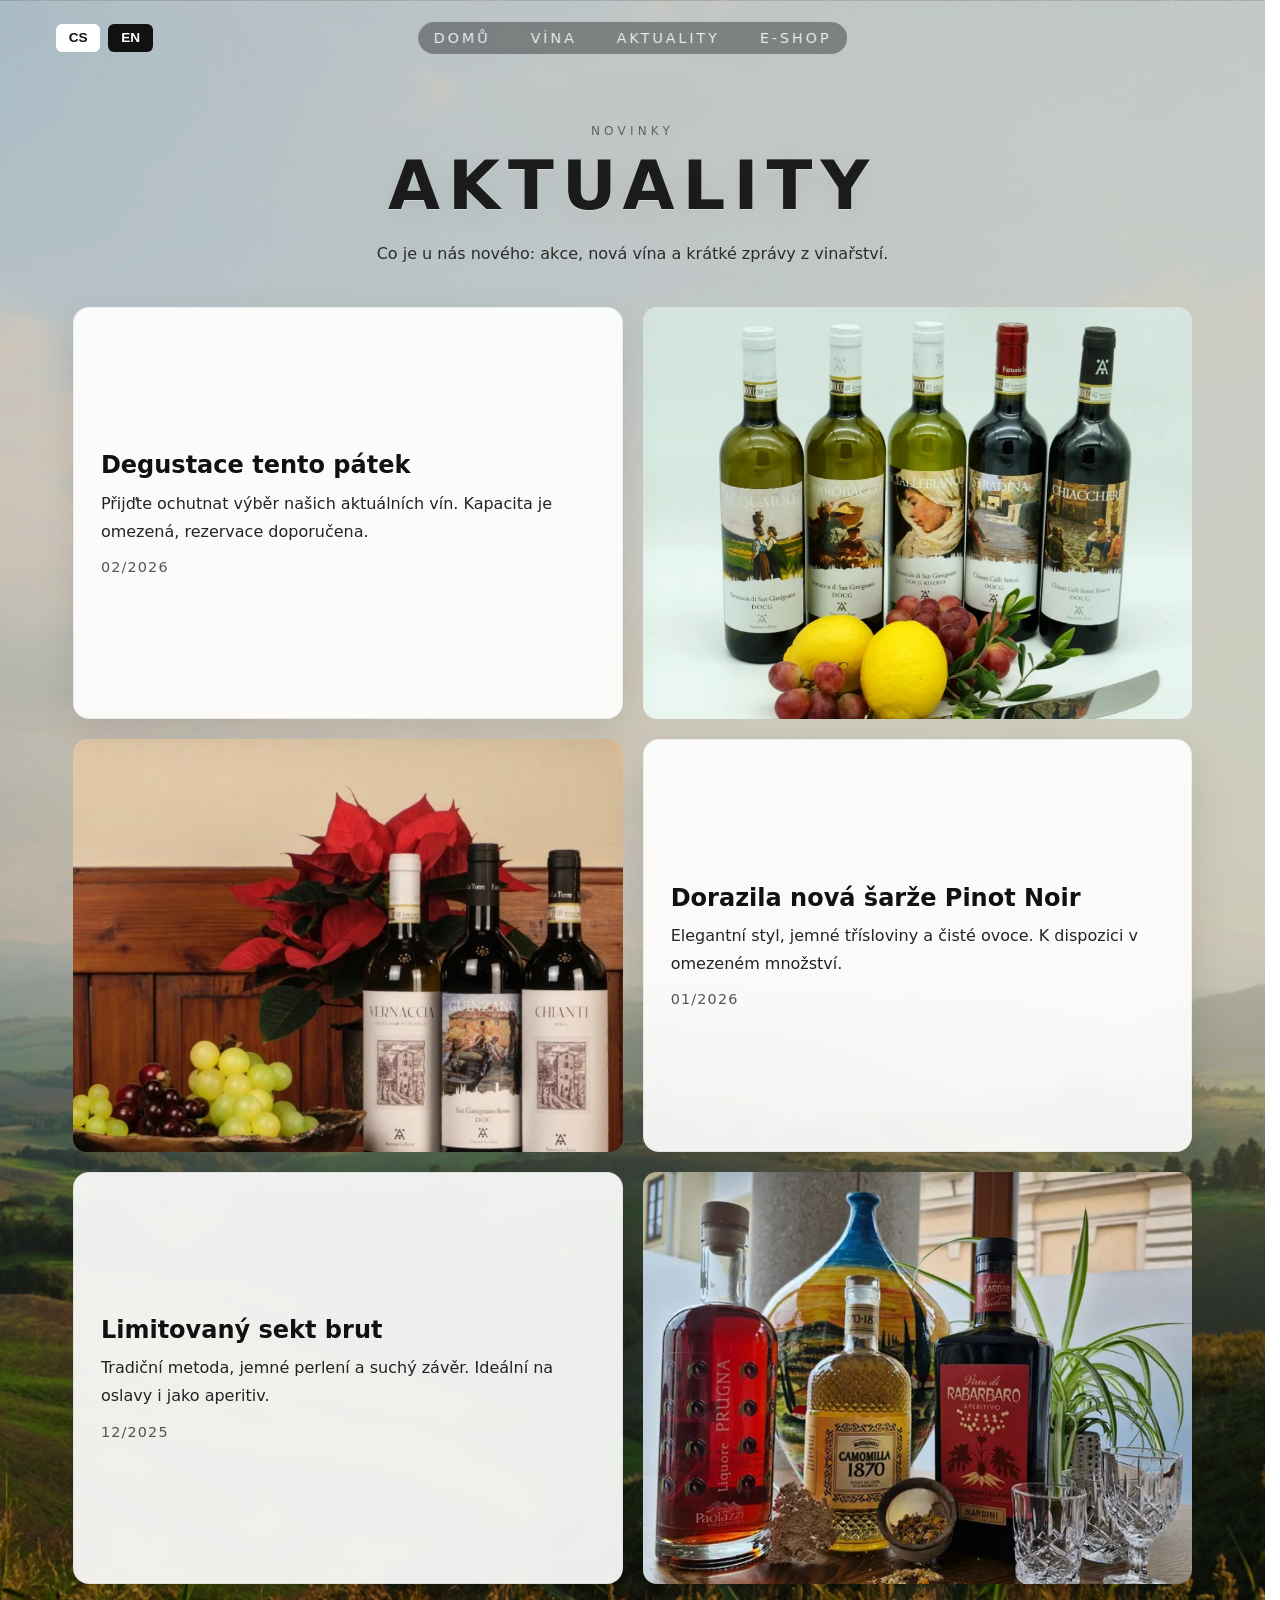
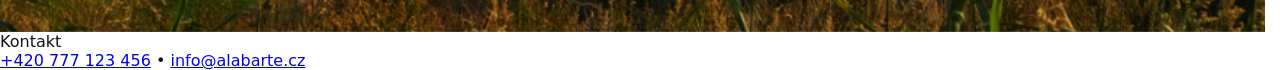
==== aktuality.html @ 7545f031 "plosim funguj (aktuality)" ====
<!-- `aktuality.html` -->
<!doctype html>
<html lang="cs">
<head>
  <meta charset="UTF-8" />
  <meta name="viewport" content="width=device-width,initial-scale=1" />
  <title>ALABARTE – Aktuality</title>

  <link rel="stylesheet" href="aktuality.css" />
  <script src="aktuality.js" defer></script>
</head>
<body>

<section class="hero">
  <div class="hero-overlay">

    <div class="hero-top">
      <div class="lang-switcher" aria-label="Přepínač jazyka">
        <button type="button" class="lang-btn" data-lang="cs">CS</button>
        <button type="button" class="lang-btn" data-lang="en">EN</button>
      </div>

      <nav class="hero-nav" id="heroNav" aria-label="Hlavní navigace">
        <a href="index.html" data-key="home">Domů</a>
        <a href="vina.html" data-key="vina">Vína</a>
        <a href="aktuality.html" data-key="aktuality">Aktuality</a>
        <a href="#eshop" data-key="eshop">E-shop</a>
      </nav>
    </div>

    <header class="aktuality-header">
      <span class="aktuality-eyebrow" data-key="aktuality_eyebrow">Novinky</span>
      <h1 class="aktuality-title" data-key="aktuality_title">Aktuality</h1>
      <p class="aktuality-lead" data-key="aktuality_lead">
        Co je u nás nového: akce, nová vína a krátké zprávy z vinařství.
      </p>
    </header>

    <section class="news" id="aktuality" aria-label="Seznam aktualit">

      <article
              class="news-item"
              tabindex="0"
              role="button"
              aria-label="Detail aktuality Degustace tento pátek"
              data-news="degustace"
              data-title="Degustace tento pátek"
              data-date="02/2026"
              data-image="Images/Vína/víno1.png"
              data-perex="Přijďte ochutnat výběr našich aktuálních vín. Kapacita je omezená, rezervace doporučena."
              data-body="Těšit se můžete na výběr několika vín napříč styly. Doporučujeme si místo rezervovat předem.\n\nZačínáme v 18:00, počet míst je omezený. Rezervace: info@alabarte.cz."
      >
        <div class="news-item__media">
          <img src="Images/aktuality/al1.png" alt="Degustace tento pátek" loading="lazy" />
        </div>

        <div class="news-item__content">
          <h2 class="news-item__title">Degustace tento pátek</h2>
          <p class="news-item__perex">
            Přijďte ochutnat výběr našich aktuálních vín. Kapacita je omezená, rezervace doporučena.
          </p>
          <div class="news-item__date">02/2026</div>
        </div>
      </article>

      <article
              class="news-item"
              tabindex="0"
              role="button"
              aria-label="Detail aktuality Dorazila nová šarže Pinot Noir"
              data-news="pinot"
              data-title="Dorazila nová šarže Pinot Noir"
              data-date="01/2026"
              data-image="Images/Vína/Víno2.png"
              data-perex="Elegantní styl, jemné třísloviny a čisté ovoce. K dispozici v omezeném množství."
              data-body="Nová šarže je už na baru i ve vinotéce. Doporučujeme servírovat lehce nachlazené.\n\nSkvěle se hodí k pečené drůbeži, houbovým pokrmům a jemnějším sýrům."
      >
        <div class="news-item__media">
          <img src="Images/aktuality/al2.png" alt="Dorazila nová šarže Pinot Noir" loading="lazy" />
        </div>

        <div class="news-item__content">
          <h2 class="news-item__title">Dorazila nová šarže Pinot Noir</h2>
          <p class="news-item__perex">
            Elegantní styl, jemné třísloviny a čisté ovoce. K dispozici v omezeném množství.
          </p>
          <div class="news-item__date">01/2026</div>
        </div>
      </article>

      <article
              class="news-item"
              tabindex="0"
              role="button"
              aria-label="Detail aktuality Limitovaný sekt brut"
              data-news="sekt"
              data-title="Limitovaný sekt brut"
              data-date="12/2025"
              data-image="Images/Vína/Víno%203.png"
              data-perex="Tradiční metoda, jemné perlení a suchý závěr. Ideální na oslavy i jako aperitiv."
              data-body="Jedná se o limitovanou edici s omezeným počtem lahví. Doporučená teplota podávání je 6–8 °C.\n\nHodí se k lehkým předkrmům, mořským plodům nebo jen tak na přípitek."
      >
        <div class="news-item__media">
          <img src="Images/aktuality/al3.png" alt="Limitovaný sekt brut" loading="lazy" />
        </div>

        <div class="news-item__content">
          <h2 class="news-item__title">Limitovaný sekt brut</h2>
          <p class="news-item__perex">
            Tradiční metoda, jemné perlení a suchý závěr. Ideální na oslavy i jako aperitiv.
          </p>
          <div class="news-item__date">12/2025</div>
        </div>
      </article>

    </section>

  </div>
</section>

<footer class="site-footer" role="contentinfo">
  <div class="site-footer__inner">
    <div class="site-footer__title" data-key="kontakt_title">Kontakt</div>

    <div class="site-footer__links">
      <a class="site-footer__link" href="tel:+420777123456" aria-label="Telefon">+420 777 123 456</a>
      <span class="site-footer__sep">•</span>
      <a class="site-footer__link" href="mailto:info@alabarte.cz" aria-label="E-mail">info@alabarte.cz</a>
    </div>
  </div>
</footer>

<div class="modal news-modal" id="newsModal" aria-hidden="true">
  <div class="modal__backdrop" data-close="true"></div>

  <div class="modal__panel" role="dialog" aria-modal="true" aria-labelledby="newsModalTitle">
    <button class="modal__close" type="button" aria-label="Zavřít" data-close="true">✕</button>

    <div class="modal__grid">
      <div class="modal__media">
        <img id="newsModalImage" src="" alt="" />
      </div>

      <div class="modal__content">
        <div class="modal__topline">
          <h2 class="modal__title" id="newsModalTitle"></h2>
          <div class="modal__meta" id="newsModalMeta"></div>
        </div>

        <p class="modal__story" id="newsModalPerex"></p>

        <div class="modal__section">
          <h3 class="modal__h3">Detail</h3>
          <div class="news-modal__body" id="newsModalBody"></div>
        </div>
      </div>
    </div>
  </div>
</div>

</body>
</html>
---- aktuality.css ----
/* `aktuality.css` */
html { scrollbar-gutter: stable; }

body{
    overflow-y:auto;
    margin:0;
    min-height:100vh;
    display:flex;
    flex-direction:column;
    font-family:system-ui,-apple-system,BlinkMacSystemFont,"Segoe UI",sans-serif;
    color:#111;
    background:#fff;
}

/* ===== HERO ===== */
.hero{
    flex:1;
    min-height:100vh;
    background-image:url("Images/Obrázek1.png");
    background-size:cover;
    background-position:center;
    position:relative;
}
.hero-overlay{
    min-height:100vh;
    background:rgba(0,0,0,0.15);
    display:flex;
    flex-direction:column;
    align-items:center;
    padding:1rem 1.5rem;
    box-sizing:border-box;
}

/* ===== TOP ===== */
.hero-top{
    display:flex;
    align-items:center;
    justify-content:flex-start;
    width:100%;
    padding:0.5rem 2rem;
    box-sizing:border-box;
    position:relative;
}

/* ===== LANG ===== */
.lang-switcher{ display:flex; gap:0.5rem; }
.lang-btn{
    background:#111;
    color:#fff;
    border:none;
    padding:0.4rem 0.8rem;
    cursor:pointer;
    border-radius:6px;
    font-weight:700;
    font-size:0.85rem;
    transition:background 0.2s;
}
.lang-btn.active{ background:#fff; color:#111; }

/* ===== NAV ===== */
.hero-nav{
    position:absolute;
    left:50%;
    top:50%;
    transform:translate(-50%,-50%);
    display:flex;
    gap:2.5rem;
    padding:0.5rem 1rem;
    background:rgba(0,0,0,0.35);
    backdrop-filter:blur(10px);
    border-radius:999px;
    transition:background 0.3s ease,box-shadow 0.3s ease;
    z-index:1000;
}
.hero-nav a{
    color:#fff;
    text-decoration:none;
    font-size:0.9rem;
    letter-spacing:0.2em;
    text-transform:uppercase;
    opacity:0.85;
    transition:opacity 0.2s ease;
}
.hero-nav a:hover{ opacity:1; }
.hero-nav.scrolled{
    background:rgba(0,0,0,0.75);
    box-shadow:0 8px 25px rgba(0,0,0,0.4);
}

/* ===== HEADER ===== */
.aktuality-header{
    margin-top:4rem;
    text-align:center;
    color:#111;
    width:min(1000px,92%);
}
.aktuality-eyebrow{
    display:block;
    font-size:0.75rem;
    letter-spacing:0.35em;
    text-transform:uppercase;
    opacity:0.55;
    margin-bottom:0.6rem;
}
.aktuality-title{
    margin:0;
    font-size:clamp(2.6rem,6vw,4.2rem);
    letter-spacing:0.12em;
    text-transform:uppercase;
    color:rgba(17,17,17,0.95);
    text-shadow:0 1px 1px rgba(255,255,255,0.4),0 8px 30px rgba(0,0,0,0.06);
}
.aktuality-lead{
    margin:0.9rem auto 0;
    max-width:720px;
    line-height:1.7;
    opacity:0.85;
}

/* ===== NEWS LIST ===== */
.news{
    width:min(1200px,92%);
    margin:2.5rem auto 2rem;
    display:grid;
    gap:1.25rem;
}
.news-item{
    display:grid;
    grid-template-columns:1fr 1fr;
    gap:1.25rem;
    align-items:stretch;
    cursor:pointer;
}
.news-item:focus{ outline:none; }
.news-item:focus-visible .news-item__content,
.news-item:focus-visible .news-item__media{
    box-shadow:0 0 0 3px rgba(255,255,255,0.65),0 14px 40px rgba(0,0,0,0.12);
}

/* střídání stran přes nth-child */
.news-item__content{ order:1; }
.news-item__media{ order:2; }
.news-item:nth-child(even) .news-item__content{ order:2; }
.news-item:nth-child(even) .news-item__media{ order:1; }

/* media */
.news-item__media{
    width:100%;
    aspect-ratio:4/3;
    border-radius:14px;
    overflow:hidden;
    background:rgba(0,0,0,0.04);
}
.news-item__media img{
    width:100%;
    height:100%;
    display:block;
    object-fit:cover;
    object-position:center;
}

/* content bubble (stejná výška jako obrázek) */
.news-item__content{
    background:rgba(255,255,255,0.92);
    border:1px solid rgba(0,0,0,0.06);
    border-radius:16px;
    padding:1.6rem 1.7rem;
    box-shadow:0 14px 40px rgba(0,0,0,0.10);
    backdrop-filter:blur(6px);

    display:flex;
    flex-direction:column;
    justify-content:center;
}
.news-item:hover .news-item__content{
    box-shadow:0 18px 55px rgba(0,0,0,0.14);
}
.news-item__title{ margin:0; }
.news-item__perex{
    margin:0.65rem 0 0;
    line-height:1.75;
    opacity:0.92;
}
.news-item__date{
    margin-top:0.85rem;
    font-size:0.9rem;
    opacity:0.7;
    letter-spacing:0.08em;
}

/* ===== MODAL ===== */
.modal{
    position:fixed;
    inset:0;
    display:none;
    z-index:2000;
}
.modal.is-open{ display:block; }

.modal__backdrop{
    position:absolute;
    inset:0;
    background:rgba(0,0,0,0.35);
    backdrop-filter:blur(6px);
    opacity:1;
}

.modal__panel{
    position:relative;
    width:min(780px,92%); /* \~ o 20\% menší */
    margin:5vh auto;
    border-radius:18px;
    background:rgba(255,255,255,0.78);
    border:1px solid rgba(255,255,255,0.45);
    box-shadow:0 24px 70px rgba(0,0,0,0.25);
    backdrop-filter:blur(14px);
    overflow:hidden;

    transform:translateY(12px);
    opacity:0;
    animation:modalIn 0.25s ease forwards;
}
.modal.is-closing .modal__panel{ animation:modalOut 0.25s ease forwards; }
.modal.is-closing .modal__backdrop{ animation:backdropOut 0.25s ease forwards; }

@keyframes modalIn{ to{ transform:translateY(0); opacity:1; } }
@keyframes modalOut{ to{ transform:translateY(12px); opacity:0; } }
@keyframes backdropOut{ to{ opacity:0; } }

.modal__close{
    position:absolute;
    top:14px;
    right:14px;
    border:0;
    background:rgba(17,17,17,0.08);
    color:#111;
    width:38px;
    height:38px;
    border-radius:10px;
    cursor:pointer;
    font-size:18px;
    line-height:38px;
}
.modal__close:hover{ background:rgba(17,17,17,0.12); }

.modal__grid{
    display:grid;
    grid-template-columns:300px 1fr;
    gap:1.25rem;
    padding:1.25rem;
    align-items:stretch;
}
.modal__media{
    display:flex;
    align-items:center;
    justify-content:center;
    background:rgba(0,0,0,0.04);
    border-radius:14px;
    padding:1rem;
}
.modal__media img{
    width:100%;
    max-width:260px;
    height:auto;
    object-fit:contain;
    filter:drop-shadow(0 18px 26px rgba(0,0,0,0.28));
}
.modal__content{
    color:#111;
    padding:0.25rem 0.25rem 0.75rem 0.25rem;
}
.modal__topline{
    display:flex;
    justify-content:space-between;
    align-items:baseline;
    gap:1rem;
}
.modal__title{
    margin:0;
    font-size:1.6rem;
    letter-spacing:0.06em;
}
.modal__meta{
    font-size:0.9rem;
    opacity:0.75;
    white-space:nowrap;
}
.modal__story{
    margin:0.75rem 0 1.1rem;
    line-height:1.65;
    font-size:1rem;
    opacity:0.95;
}
.modal__section{ margin-top:1rem; }
.modal__h3{
    margin:0 0 0.5rem;
    font-size:0.95rem;
    letter-spacing:0.12em;
    text-transform:uppercase;
    opacity:0.8;
}
.news-modal__body p{
    margin:0.5rem 0 0;
    line-height:1.75;
}

body.modal-open{ overflow:hidden; }

@media (max-width:960px){
    .news-item{ grid-template-columns:1fr; }
    .news-item__media{ aspect-ratio:16/9; }
}
@media (max-width:860px){
    .modal__grid{ grid-template-columns:1fr; }
    .modal__media img{ max-width:220px; }
    .modal__topline{ flex-direction:column; align-items:flex-start; }
    .modal__panel{ margin:3vh auto; }
}
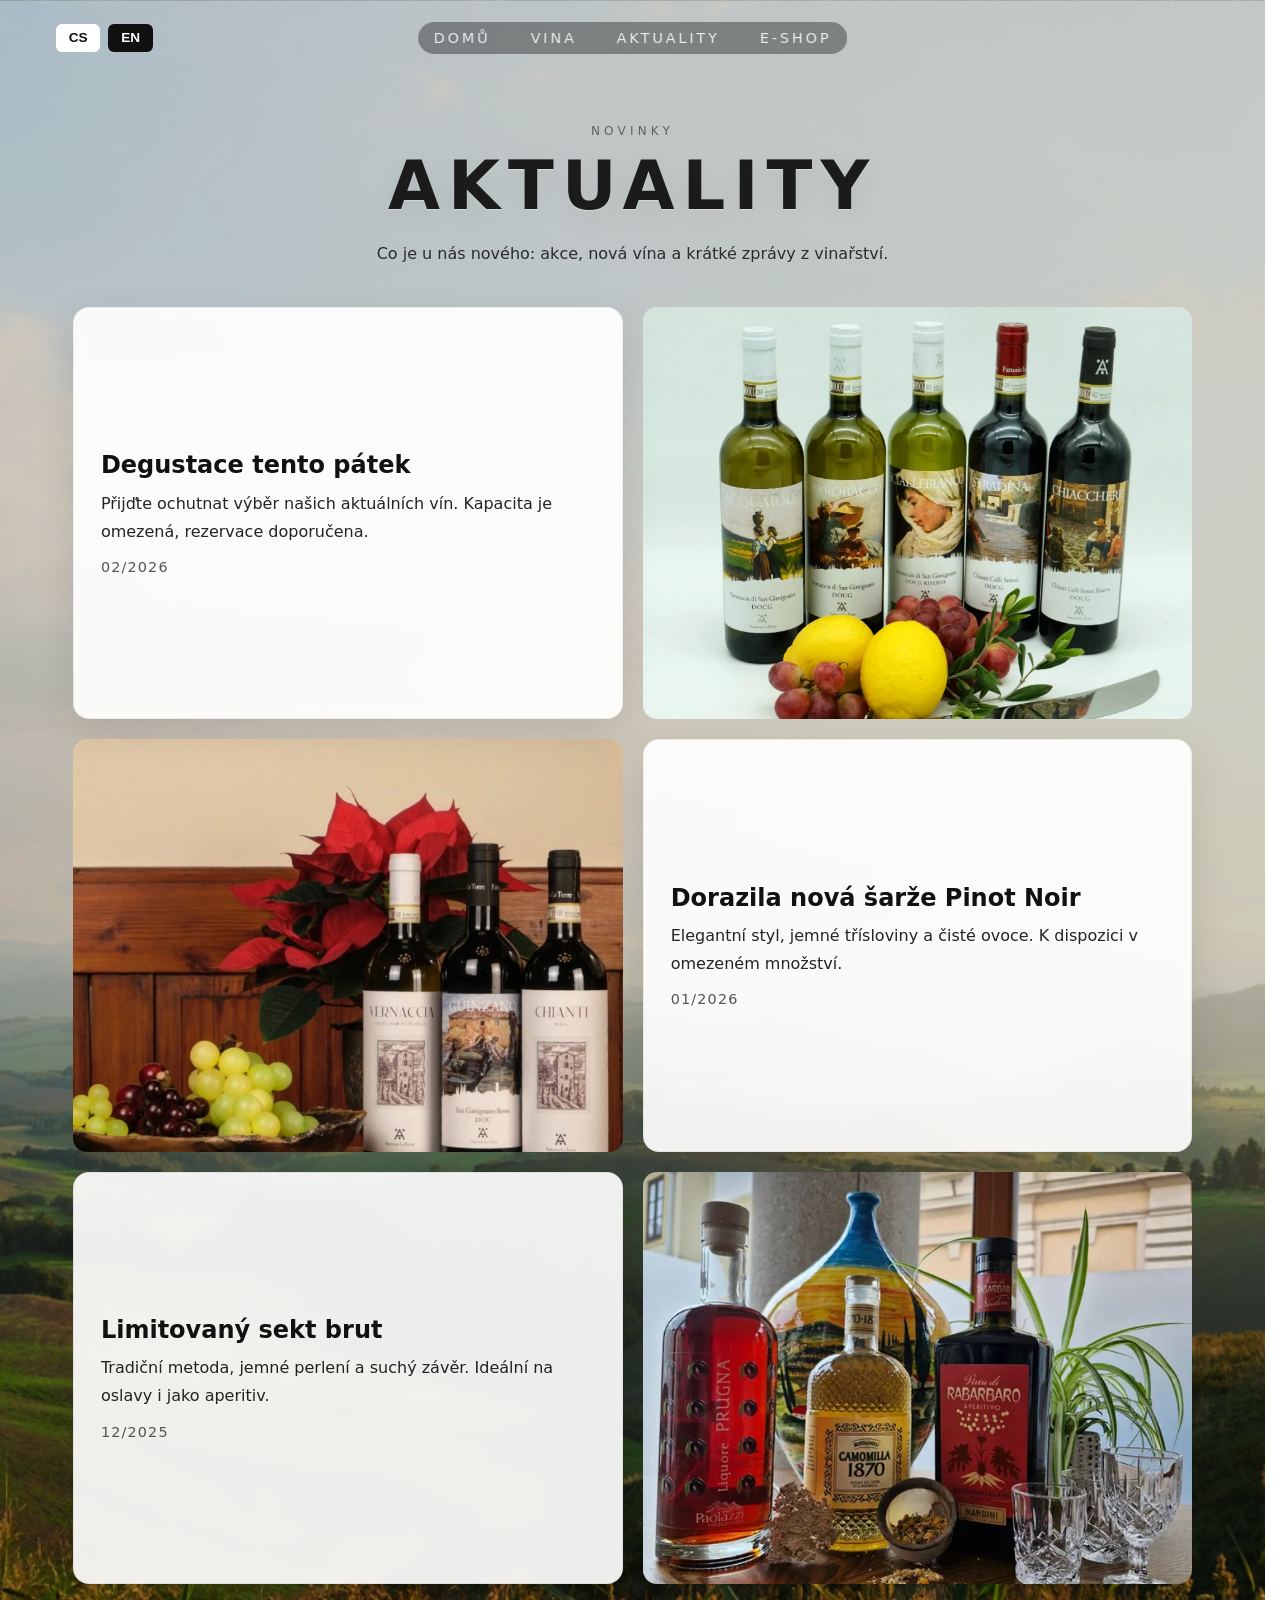
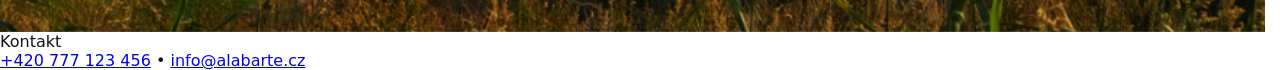
==== commit af636d7b: "verze s vina bez diakritiky" ====
--- a/aktuality.html
+++ b/aktuality.html
@@ -21,7 +21,7 @@
       </div>
 
       <nav class="hero-nav" id="heroNav" aria-label="Hlavní navigace">
-        <a href="index.html" data-key="home">Domů</a>
+        <a href="index.php" data-key="home">Domů</a>
         <a href="vina.html" data-key="vina">Vína</a>
         <a href="aktuality.html" data-key="aktuality">Aktuality</a>
         <a href="#eshop" data-key="eshop">E-shop</a>
--- a/aktuality.css
+++ b/aktuality.css
@@ -16,7 +16,7 @@
 .hero{
     flex:1;
     min-height:100vh;
-    background-image:url("Images/Obrázek1.png");
+    background-image:url("Images/Obrazek1.png");
     background-size:cover;
     background-position:center;
     position:relative;
